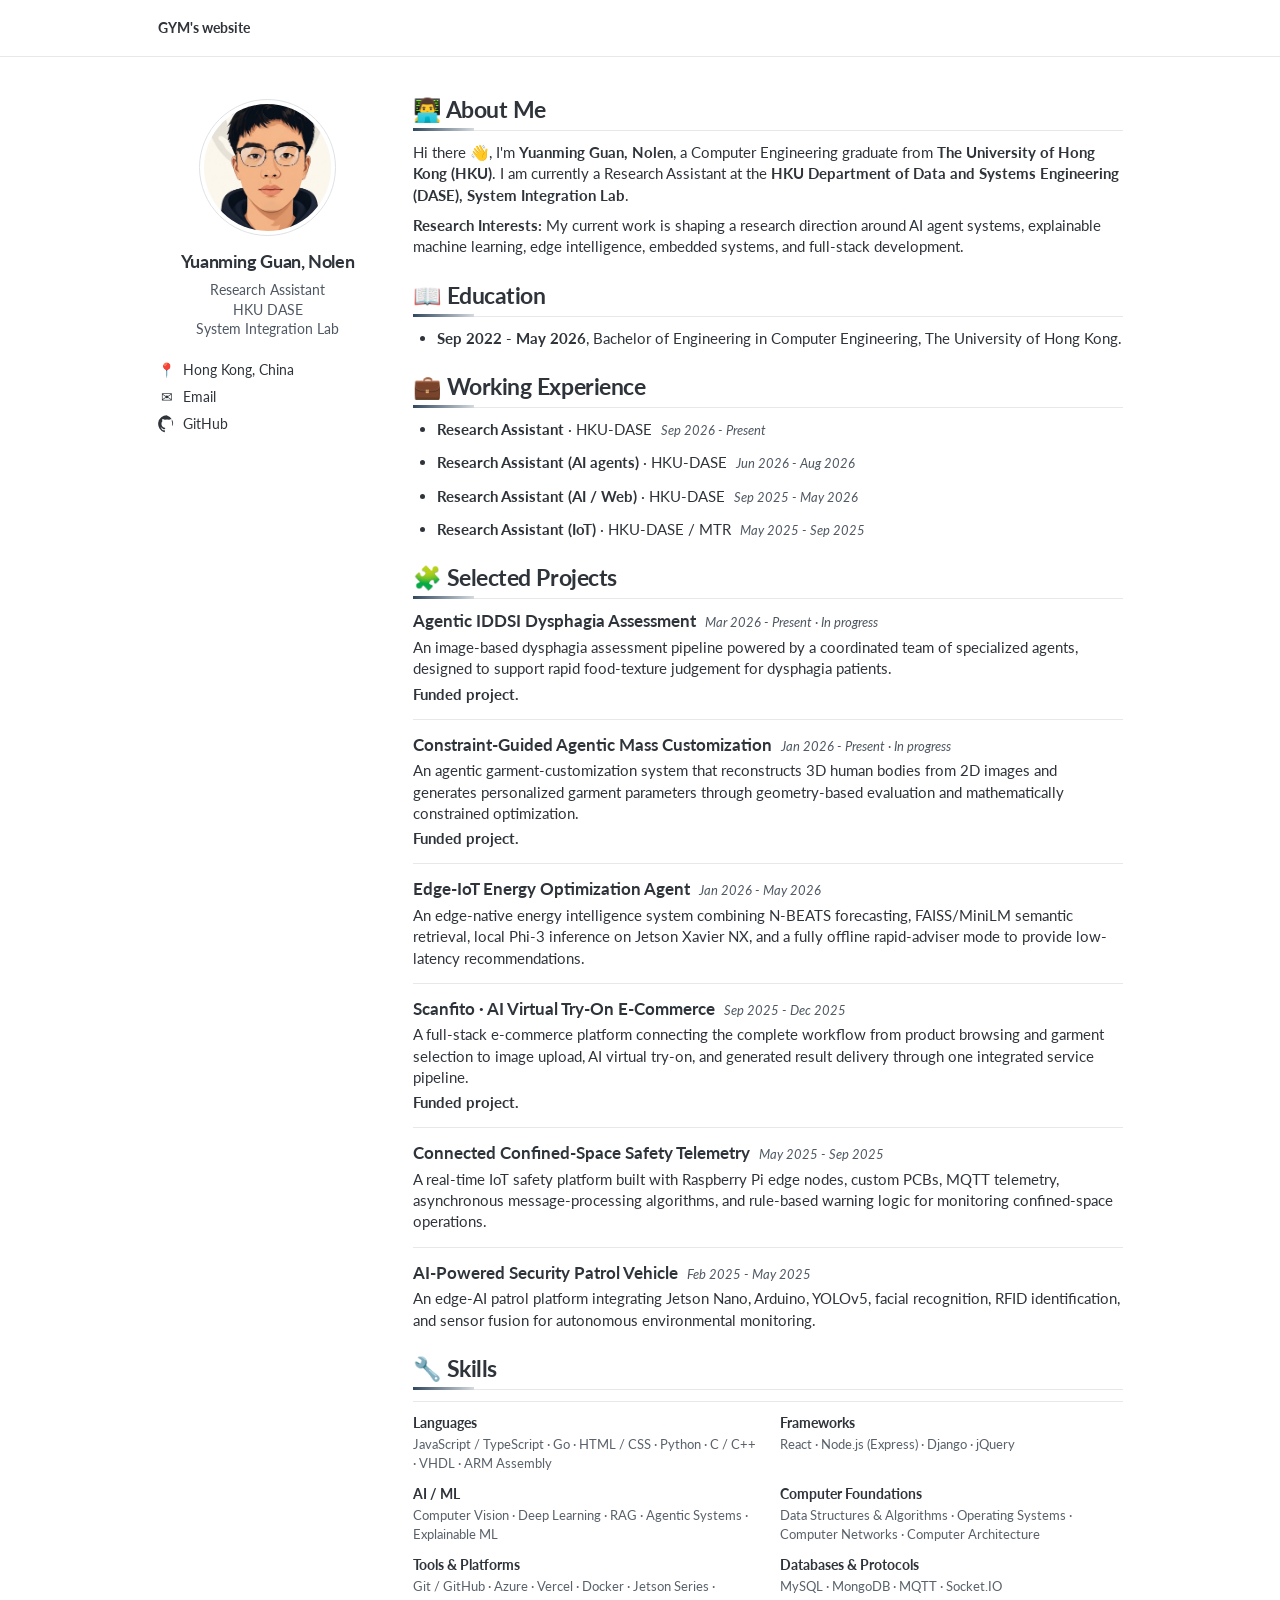
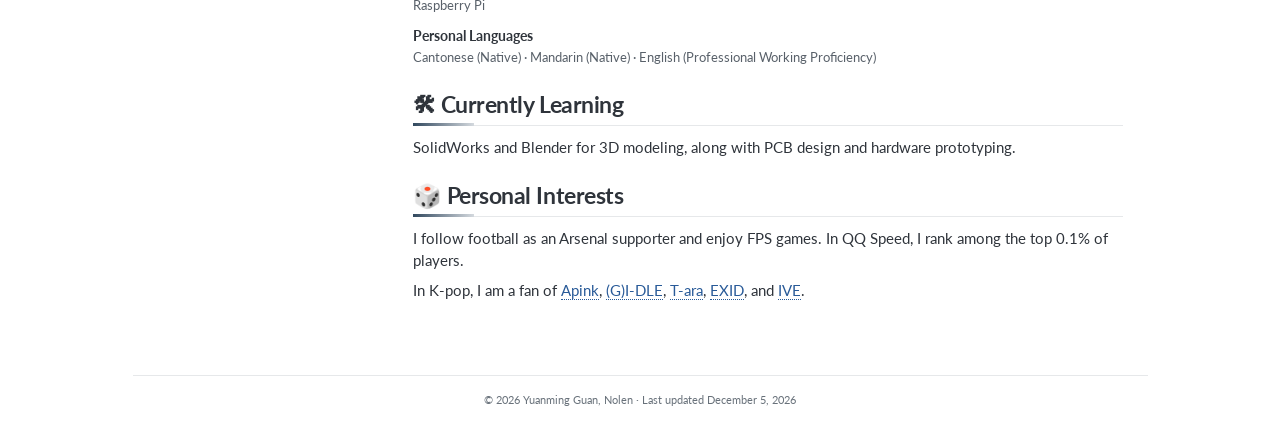
==== index.html @ 81ca44bd "Polish personal interests wording" ====
<!doctype html>
<html lang="en">
<head>
  <meta charset="UTF-8"><meta name="viewport" content="width=device-width, initial-scale=1">
  <meta name="description" content="Yuanming Guan, Nolen - Research Assistant at HKU DASE System Integration Lab.">
  <title>GYM&apos;s website</title>
  <link rel="preconnect" href="https://fonts.googleapis.com"><link rel="preconnect" href="https://fonts.gstatic.com" crossorigin>
  <link href="https://fonts.googleapis.com/css2?family=Lato:wght@400;700;900&display=swap" rel="stylesheet"><link rel="stylesheet" href="styles.css">
</head>
<body>
  <header class="site-header"><div class="nav-inner"><a class="site-title" href="#top">GYM&apos;s website</a></div></header>
  <main id="top" class="page-layout">
    <aside class="profile"><img class="avatar" src="assets/icon.png" alt="Yuanming Guan, Nolen"><h1>Yuanming Guan, Nolen</h1><p class="role">Research Assistant<br>HKU DASE<br>System Integration Lab</p><div class="profile-details"><p><span class="contact-icon">&#128205;</span><span>Hong Kong, China</span></p><p><span class="contact-icon">&#9993;</span><a href="mailto:gyming@hku.hk">Email</a></p><p><a class="github-icon" href="https://github.com/GYMING0903" target="_blank" rel="noreferrer" aria-label="GitHub"><svg viewBox="0 0 24 24" aria-hidden="true"><path d="M12 .5A11.5 11.5 0 0 0 8.36 23c.58.1.79-.25.79-.55v-2.1c-3.22.7-3.9-1.37-3.9-1.37-.53-1.34-1.29-1.7-1.29-1.7-1.05-.72.08-.7.08-.7 1.16.08 1.77 1.2 1.77 1.2 1.03 1.76 2.7 1.25 3.36.96.1-.75.4-1.25.73-1.54-2.57-.29-5.27-1.29-5.27-5.74 0-1.27.45-2.3 1.2-3.11-.12-.3-.52-1.47.12-3.06 0 0 .98-.31 3.17 1.19a11 11 0 0 1 5.77 0c2.2-1.5 3.18-1.2 3.18-1.2.63 1.6.23 2.77.11 3.07.75.81.2.16.78 2.16v3.2c0 .3.2.66.8.55A11.5 11.5 0 0 0 12 .5Z"/></svg><span>GitHub</span></a></p></div></aside>
    <div class="content">
      <section id="about" class="section"><h2>&#128104;&#8205;&#128187; About Me</h2><p>Hi there &#128075;, I&apos;m <strong>Yuanming Guan, Nolen</strong>, a Computer Engineering graduate from <strong>The University of Hong Kong (HKU)</strong>. I am currently a Research Assistant at the <strong>HKU Department of Data and Systems Engineering (DASE), System Integration Lab</strong>.</p><p><strong>Research Interests:</strong> My current work is shaping a research direction around AI agent systems, explainable machine learning, edge intelligence, embedded systems, and full-stack development.</p></section>
      <section id="education" class="section"><h2>&#128214; Education</h2><ul><li><strong>Sep 2022 - May 2026</strong>, Bachelor of Engineering in Computer Engineering, The University of Hong Kong.</li></ul></section>
      <section id="experience" class="section"><h2>&#128188; Working Experience</h2><ul class="experience-list"><li><strong>Research Assistant</strong> &middot; HKU-DASE <em>Sep 2026 - Present</em></li><li><strong>Research Assistant (AI agents)</strong> &middot; HKU-DASE <em>Jun 2026 - Aug 2026</em></li><li><strong>Research Assistant (AI / Web)</strong> &middot; HKU-DASE <em>Sep 2025 - May 2026</em></li><li><strong>Research Assistant (IoT)</strong> &middot; HKU-DASE / MTR <em>May 2025 - Sep 2025</em></li></ul></section>
      <section id="projects" class="section"><h2>&#129513; Selected Projects</h2><div class="project"><div class="project-heading"><h3>Agentic IDDSI Dysphagia Assessment</h3><span>Mar 2026 - Present &middot; In progress</span></div><p>An image-based dysphagia assessment pipeline powered by a coordinated team of specialized agents, designed to support rapid food-texture judgement for dysphagia patients.</p></div><div class="project"><div class="project-heading"><h3>Constraint-Guided Agentic Mass Customization</h3><span>Jan 2026 - Present &middot; In progress</span></div><p>An agentic garment-customization system that reconstructs 3D human bodies from 2D images and generates personalized garment parameters through geometry-based evaluation and mathematically constrained optimization.</p></div><div class="project"><div class="project-heading"><h3>Edge-IoT Energy Optimization Agent</h3><span>Jan 2026 - May 2026</span></div><p>An edge-native energy intelligence system combining N-BEATS forecasting, FAISS/MiniLM semantic retrieval, local Phi-3 inference on Jetson Xavier NX, and a fully offline rapid-adviser mode to provide low-latency recommendations.</p></div><div class="project"><div class="project-heading"><h3>Scanfito &middot; AI Virtual Try-On E-Commerce</h3><span>Sep 2025 - Dec 2025</span></div><p>A full-stack e-commerce platform connecting the complete workflow from product browsing and garment selection to image upload, AI virtual try-on, and generated result delivery through one integrated service pipeline.</p><p class="funded"><strong>Funded project.</strong></p></div><div class="project"><div class="project-heading"><h3>Connected Confined-Space Safety Telemetry</h3><span>May 2025 - Sep 2025</span></div><p>A real-time IoT safety platform built with Raspberry Pi edge nodes, custom PCBs, MQTT telemetry, asynchronous message-processing algorithms, and rule-based warning logic for monitoring confined-space operations.</p></div><div class="project"><div class="project-heading"><h3>AI-Powered Security Patrol Vehicle</h3><span>Feb 2025 - May 2025</span></div><p>An edge-AI patrol platform integrating Jetson Nano, Arduino, YOLOv5, facial recognition, RFID identification, and sensor fusion for autonomous environmental monitoring.</p></div></section>
      <section class="section"><h2>&#128295; Skills</h2><div class="skills-grid"><div class="skill-group"><h3>Languages</h3><p>JavaScript / TypeScript &middot; Go &middot; HTML / CSS &middot; Python &middot; C / C++ &middot; VHDL &middot; ARM Assembly</p></div><div class="skill-group"><h3>Frameworks</h3><p>React &middot; Node.js (Express) &middot; Django &middot; jQuery</p></div><div class="skill-group"><h3>AI / ML</h3><p>Computer Vision &middot; Deep Learning &middot; RAG &middot; Agentic Systems &middot; Explainable ML</p></div><div class="skill-group"><h3>Computer Foundations</h3><p>Data Structures &amp; Algorithms &middot; Operating Systems &middot; Computer Networks &middot; Computer Architecture</p></div><div class="skill-group"><h3>Tools &amp; Platforms</h3><p>Git / GitHub &middot; Azure &middot; Vercel &middot; Docker &middot; Jetson Series &middot; Raspberry Pi</p></div><div class="skill-group"><h3>Databases &amp; Protocols</h3><p>MySQL &middot; MongoDB &middot; MQTT &middot; Socket.IO</p></div><div class="skill-group skill-group-wide"><h3>Personal Languages</h3><p>Cantonese (Native) &middot; Mandarin (Native) &middot; English (Professional Working Proficiency)</p></div></div></section>
      <section class="section"><h2>&#128736; Currently Learning</h2><p>SolidWorks and Blender for 3D modeling, along with PCB design and hardware prototyping.</p></section>
      <section class="section"><h2>&#127922; Personal Interests</h2><p>I follow football as an Arsenal supporter and enjoy FPS games. In QQ Speed, I rank among the top 0.1% of players.</p><p>In K-pop, I am a fan of <span class="artist-popover" tabindex="0"><span class="artist-name">Apink</span><span class="artist-tooltip" role="tooltip"><strong>Apink</strong><a href="https://www.youtube.com/watch?v=8dVjSvLzD1I" target="_blank" rel="noreferrer">LUV</a><a href="https://www.youtube.com/watch?v=I9GVZ4T58XA" target="_blank" rel="noreferrer">Secret</a><a href="https://www.youtube.com/watch?v=LxabwNWJ2rY" target="_blank" rel="noreferrer">My My</a></span></span>, <span class="artist-popover" tabindex="0"><span class="artist-name">(G)I-DLE</span><span class="artist-tooltip" role="tooltip"><strong>(G)I-DLE</strong><a href="https://www.youtube.com/watch?v=OKNXn2qCEws" target="_blank" rel="noreferrer">HANN</a><a href="https://www.youtube.com/watch?v=Zf3nEwaWLpA" target="_blank" rel="noreferrer">Bloom</a><a href="https://www.youtube.com/watch?v=p4RIhcY7V3c" target="_blank" rel="noreferrer">LATATA</a></span></span>, <span class="artist-popover" tabindex="0"><span class="artist-name">T-ara</span><span class="artist-tooltip" role="tooltip"><strong>T-ara</strong><a href="https://www.youtube.com/watch?v=brnCe8lL7l4" target="_blank" rel="noreferrer">Day by Day</a><a href="https://www.youtube.com/watch?v=3Iksai0c9dc" target="_blank" rel="noreferrer">Falling U</a><a href="https://www.youtube.com/watch?v=5M69TE1yzt4" target="_blank" rel="noreferrer">Cry Cry</a></span></span>, <span class="artist-popover" tabindex="0"><span class="artist-name">EXID</span><span class="artist-tooltip" role="tooltip"><strong>EXID</strong><a href="https://www.youtube.com/watch?v=SVgkNW2cENQ" target="_blank" rel="noreferrer">Every Night</a><a href="https://www.youtube.com/watch?v=hfXZ6ydgZyo" target="_blank" rel="noreferrer">Up &amp; Down</a><a href="https://www.youtube.com/watch?v=egqDPipqIAg" target="_blank" rel="noreferrer">Ah Yeah</a></span></span>, and <span class="artist-popover" tabindex="0"><span class="artist-name">IVE</span><span class="artist-tooltip" role="tooltip"><strong>IVE</strong><a href="https://www.youtube.com/watch?v=6ZUIwj3FgUY" target="_blank" rel="noreferrer">I AM</a><a href="https://www.youtube.com/watch?v=F0B7HDiY-10" target="_blank" rel="noreferrer">After LIKE</a><a href="https://www.youtube.com/watch?v=_ApV7Lm87cg" target="_blank" rel="noreferrer">Off The Record</a></span></span>.</p></section>
    </div>
  </main>
  <footer class="footer">&copy; <span id="current-year"></span> Yuanming Guan, Nolen &middot; Last updated <span id="updated-date"></span></footer><script src="script.js"></script>
</body>
</html>
---- styles.css ----
:root{--ink:#2f343b;--muted:#59616a;--rule:#e6e8ea;--link:#285a98;--max-width:1015px}*{box-sizing:border-box}html{scroll-behavior:smooth}body{margin:0;color:var(--ink);background:#fff;font-family:"Lato",-apple-system,BlinkMacSystemFont,"Segoe UI",Arial,sans-serif;font-size:15px;font-weight:400;line-height:1.42}a{color:var(--link);text-decoration:none}a:hover{text-decoration:underline}.site-header{height:57px;border-bottom:1px solid var(--rule);background:#fff}.nav-inner{height:100%;max-width:var(--max-width);padding:0 25px;margin:auto;display:flex;align-items:center;gap:48px}.site-title{color:#30343a;font-size:14px;font-weight:700;white-space:nowrap}.site-title:hover{text-decoration:none;color:var(--link)}nav{display:flex;gap:30px}nav a{color:#5b626a;font-size:14px}nav a:hover{text-decoration:none;color:#20242a}.page-layout{max-width:var(--max-width);padding:39px 25px 23px;margin:auto;display:grid;grid-template-columns:188px minmax(0,1fr);gap:47px}.profile{padding-top:3px}.avatar{display:block;width:137px;height:137px;margin:0 auto 15px;object-fit:cover;border-radius:50%;border:1px solid #dfe2e5;padding:4px}.profile h1{font-size:21px;line-height:1.18;text-align:center;letter-spacing:-.025em;margin:0;font-weight:700}.role{margin:8px 0 22px;text-align:center;color:#4f5862;font-size:14px;line-height:1.38}.profile-details{display:grid;gap:7px;font-size:14px}.profile-details p{margin:0}.profile-details a{color:var(--ink)}.profile-details a:hover{color:var(--link);text-decoration:none}.content{min-width:0;max-width:730px}.section{scroll-margin-top:70px;margin:0 0 24px}.section h2{position:relative;margin:0 0 11px;padding:0 0 7px;border-bottom:1px solid var(--rule);font-size:23px;line-height:1.18;letter-spacing:-.02em;font-weight:700}.section h2:after{content:"";position:absolute;left:0;bottom:-1px;width:61px;height:3px;background:linear-gradient(90deg,#31485e,#d4d9de)}.section p{margin:0 0 9px}.section ul{margin:0;padding-left:24px}.section li{margin:4px 0}.experience-list>li{margin:0 0 12px}.experience-list em{color:#4f5862;font-size:13px;white-space:nowrap;font-style:italic;margin-left:5px}.experience-list ul{margin-top:4px}.project{padding:0 0 14px;margin:0 0 14px;border-bottom:1px solid var(--rule)}.project:last-child{border-bottom:0;padding-bottom:0;margin-bottom:0}.project-heading{display:flex;align-items:baseline;gap:9px}.project-heading h3{font-size:17px;line-height:1.25;margin:0;font-weight:700}.project-heading span{color:#4f5862;font-size:13px;font-style:italic;white-space:nowrap}.project-heading a{margin-left:auto;font-size:16px;color:#5e6872;padding-left:10px}.project-heading a:hover{color:var(--link);text-decoration:none}.project p{margin:5px 0 0}.skills li{margin:4px 0}.contact{padding-top:1px}.footer{max-width:var(--max-width);border-top:1px solid var(--rule);margin:27px auto 0;padding:16px 25px 23px;text-align:center;color:#68717a;font-size:11px}@media(max-width:720px){.site-header{height:auto}.nav-inner{min-height:57px;padding:12px 19px;display:block}.site-title{display:block;margin-bottom:8px}nav{gap:20px;overflow-x:auto;white-space:nowrap}.page-layout{display:block;padding:28px 19px 19px}.profile{margin-bottom:36px}.avatar{width:120px;height:120px}.profile-details{max-width:280px;margin:auto;grid-template-columns:1fr 1fr;gap:7px 14px}.content{max-width:none}.section{margin-bottom:25px}.section h2{font-size:21px}.experience-list em{display:block;margin:2px 0 0}.project-heading{align-items:flex-start;flex-wrap:wrap;gap:3px 8px;position:relative;padding-right:26px}.project-heading h3{width:calc(100% - 20px)}.project-heading a{position:absolute;right:0;top:0}.project-heading span{width:100%}.footer{margin-top:23px;padding-left:19px;padding-right:19px}}
:root{--max-width:1015px}.github-icon{display:inline-flex;align-items:center;gap:7px;color:var(--ink)}.github-icon svg{width:16px;height:16px;fill:currentColor;display:block}.github-icon:hover{color:var(--link)}@media(max-width:720px){.profile h1{white-space:normal}}
:root{--max-width:1015px}.page-layout{grid-template-columns:220px minmax(0,1fr);gap:35px}.profile h1{font-size:18px;white-space:nowrap;letter-spacing:-.02em}
:root{--max-width:1015px}.funded{margin-top:4px!important}.skills-grid{display:grid;grid-template-columns:1fr 1fr;gap:13px 24px;border-top:1px solid var(--rule);padding-top:12px}.skill-group{min-width:0}.skill-group h3{font-size:14px;line-height:1.3;margin:0 0 3px;font-weight:700}.skill-group p{color:var(--muted);font-size:13px;line-height:1.42;margin:0!important}.skill-group-wide{grid-column:1 / -1}@media(max-width:720px){.skills-grid{grid-template-columns:1fr;gap:12px}.skill-group-wide{grid-column:auto}}
:root{--max-width:1015px}.profile-details p{display:flex;align-items:center;min-height:20px}.contact-icon{display:inline-block;width:18px;flex:0 0 18px;margin-right:7px;text-align:center}.github-icon{display:inline-flex;align-items:center;gap:7px;color:var(--ink)}.github-icon svg{width:18px;height:18px;flex:0 0 18px;fill:currentColor;display:block}.github-icon:hover{color:var(--link)}.funded{margin-top:4px!important}
:root{--max-width:1015px}.project:nth-of-type(1)::after,.project:nth-of-type(2)::after{content:"Funded project.";display:block;margin-top:4px;font-weight:700;color:var(--ink)}
:root{--max-width:1015px}.artist-popover{position:relative;display:inline-block;outline:none}.artist-name{color:var(--link);border-bottom:1px dotted currentColor;cursor:default}.artist-tooltip{position:absolute;z-index:5;left:50%;bottom:calc(100% - 1px);display:flex;flex-direction:column;gap:3px;width:max-content;min-width:126px;padding:8px 10px;border:1px solid var(--rule);border-radius:4px;background:#fff;box-shadow:0 5px 16px rgba(30,38,46,.12);font-size:12px;line-height:1.35;opacity:0;visibility:hidden;pointer-events:none;transform:translate(-50%,8px);transition:opacity .16s ease,transform .16s ease,visibility .16s ease}.artist-tooltip strong{padding-bottom:3px;margin-bottom:2px;border-bottom:1px solid var(--rule);font-size:12px;color:var(--ink)}.artist-tooltip a{white-space:nowrap;color:var(--link)}.artist-tooltip a:hover{text-decoration:underline}.artist-tooltip:after{content:"";position:absolute;left:50%;bottom:-5px;width:8px;height:8px;background:#fff;border-right:1px solid var(--rule);border-bottom:1px solid var(--rule);transform:translateX(-50%) rotate(45deg)}.artist-popover:hover .artist-tooltip{opacity:1;visibility:visible;pointer-events:auto;transform:translate(-50%,0)}@media(max-width:720px){.artist-tooltip{left:0;transform:translate(0,8px)}.artist-tooltip:after{left:22px}.artist-popover:hover .artist-tooltip{transform:translate(0,0)}}
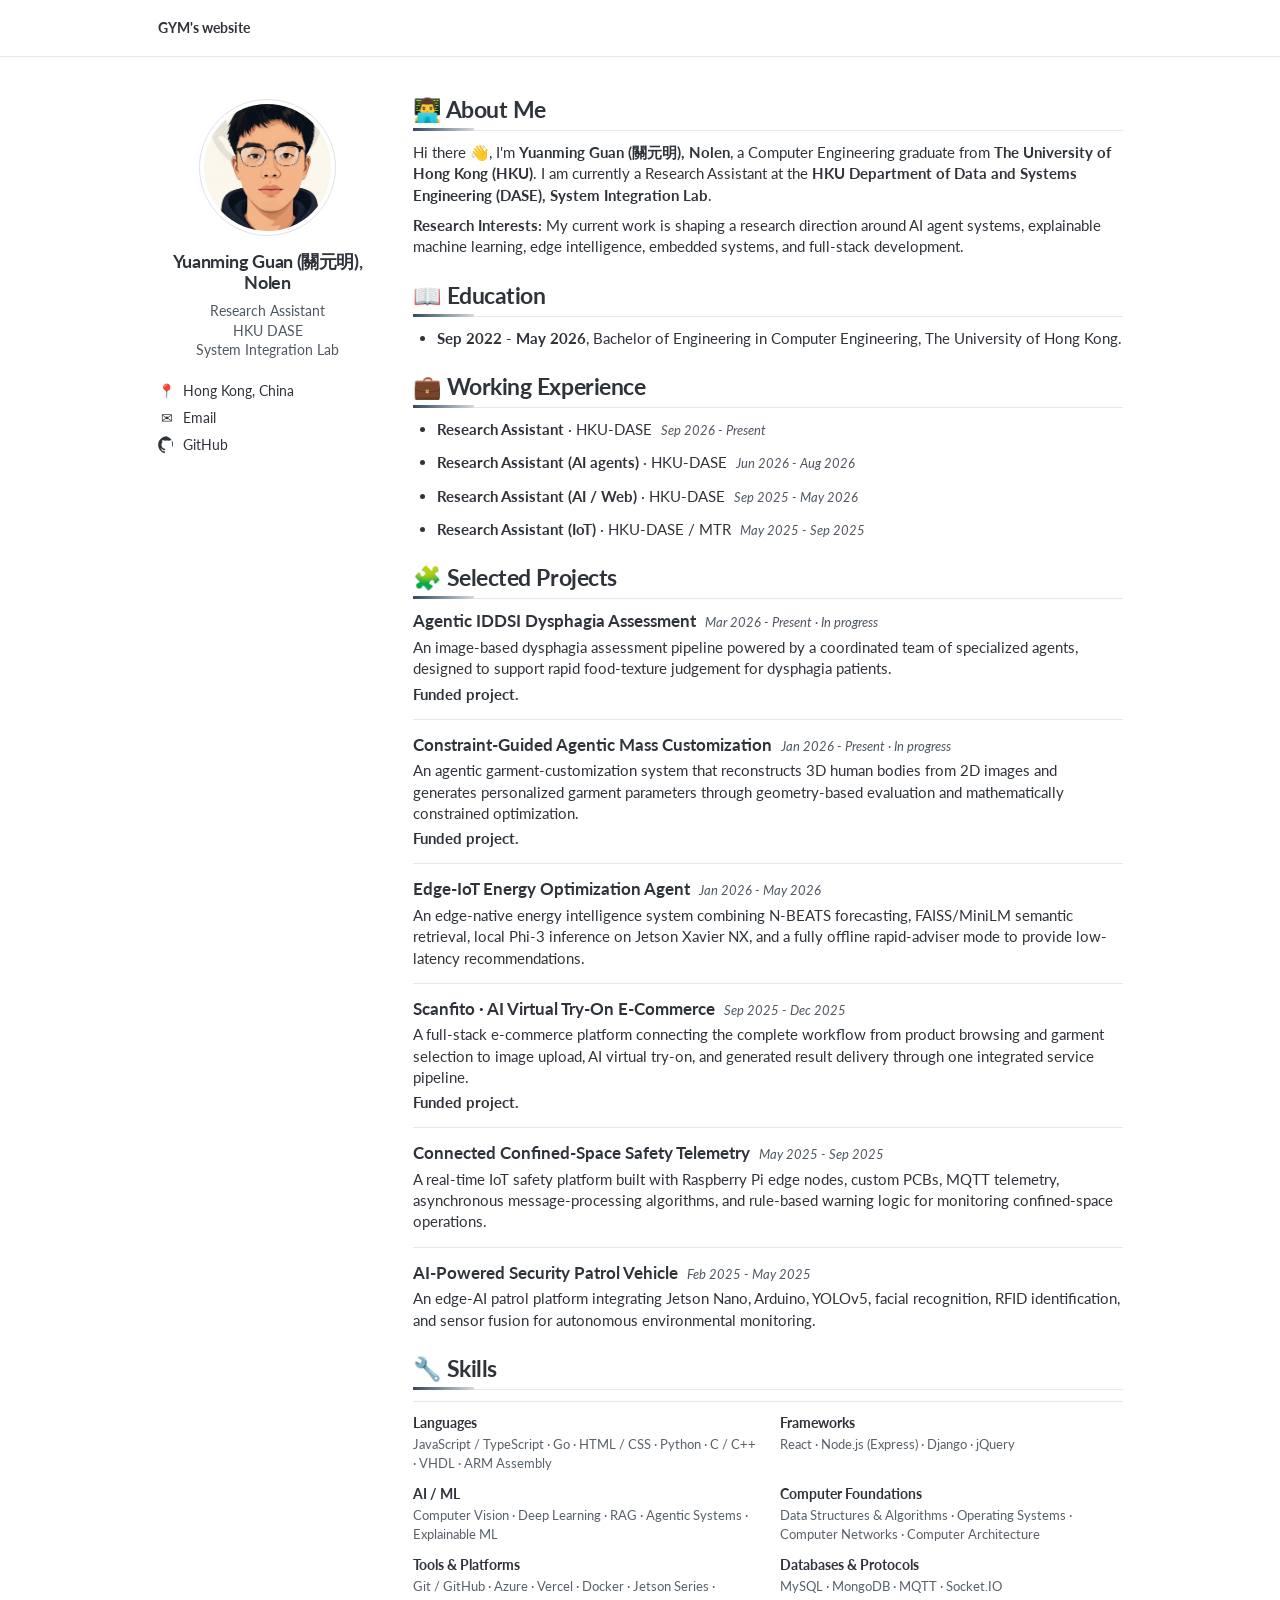
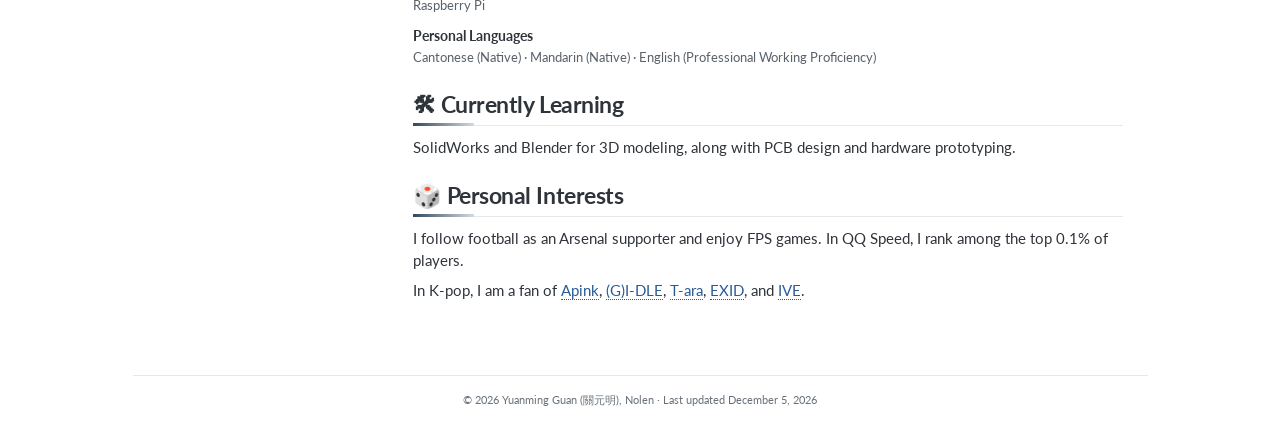
==== commit a01d1bf6: "Improve SEO metadata and add Chinese name" ====
--- a/index.html
+++ b/index.html
@@ -2,17 +2,54 @@
 <html lang="en">
 <head>
   <meta charset="UTF-8"><meta name="viewport" content="width=device-width, initial-scale=1">
-  <meta name="description" content="Yuanming Guan, Nolen - Research Assistant at HKU DASE System Integration Lab.">
-  <title>GYM&apos;s website</title>
+  <meta name="description" content="Yuanming Guan (關元明), Nolen — Research Assistant at the HKU DASE System Integration Lab, working on AI agents, edge intelligence, embedded systems, and full-stack development.">
+  <meta name="author" content="Yuanming Guan (關元明), Nolen">
+  <meta name="robots" content="index, follow, max-image-preview:large">
+  <meta name="theme-color" content="#ffffff">
+  <link rel="canonical" href="https://gyming0903.github.io/">
+  <meta property="og:type" content="profile">
+  <meta property="og:url" content="https://gyming0903.github.io/">
+  <meta property="og:title" content="Yuanming Guan (關元明), Nolen | Research Assistant">
+  <meta property="og:description" content="Personal homepage of Yuanming Guan (關元明), Nolen, Research Assistant at the HKU DASE System Integration Lab.">
+  <meta property="og:image" content="https://gyming0903.github.io/assets/icon.png">
+  <meta property="profile:first_name" content="Yuanming">
+  <meta property="profile:last_name" content="Guan">
+  <meta property="profile:username" content="GYMING0903">
+  <meta name="twitter:card" content="summary">
+  <meta name="twitter:title" content="Yuanming Guan (關元明), Nolen | Research Assistant">
+  <meta name="twitter:description" content="Personal homepage of Yuanming Guan (關元明), Nolen, Research Assistant at the HKU DASE System Integration Lab.">
+  <title>Yuanming Guan (關元明), Nolen | GYM&apos;s website</title>
   <link rel="preconnect" href="https://fonts.googleapis.com"><link rel="preconnect" href="https://fonts.gstatic.com" crossorigin>
   <link href="https://fonts.googleapis.com/css2?family=Lato:wght@400;700;900&display=swap" rel="stylesheet"><link rel="stylesheet" href="styles.css">
+  <script type="application/ld+json">
+  {
+    "@context": "https://schema.org",
+    "@type": "Person",
+    "name": "Yuanming Guan (關元明), Nolen",
+    "alternateName": ["Yuanming Guan, Nolen", "關元明"],
+    "url": "https://gyming0903.github.io/",
+    "image": "https://gyming0903.github.io/assets/icon.png",
+    "jobTitle": "Research Assistant",
+    "worksFor": {
+      "@type": "Organization",
+      "name": "HKU DASE System Integration Lab",
+      "url": "https://www.dase.hku.hk/"
+    },
+    "alumniOf": {
+      "@type": "CollegeOrUniversity",
+      "name": "The University of Hong Kong",
+      "url": "https://www.hku.hk/"
+    },
+    "sameAs": ["https://github.com/GYMING0903"]
+  }
+  </script>
 </head>
 <body>
   <header class="site-header"><div class="nav-inner"><a class="site-title" href="#top">GYM&apos;s website</a></div></header>
   <main id="top" class="page-layout">
-    <aside class="profile"><img class="avatar" src="assets/icon.png" alt="Yuanming Guan, Nolen"><h1>Yuanming Guan, Nolen</h1><p class="role">Research Assistant<br>HKU DASE<br>System Integration Lab</p><div class="profile-details"><p><span class="contact-icon">&#128205;</span><span>Hong Kong, China</span></p><p><span class="contact-icon">&#9993;</span><a href="mailto:gyming@hku.hk">Email</a></p><p><a class="github-icon" href="https://github.com/GYMING0903" target="_blank" rel="noreferrer" aria-label="GitHub"><svg viewBox="0 0 24 24" aria-hidden="true"><path d="M12 .5A11.5 11.5 0 0 0 8.36 23c.58.1.79-.25.79-.55v-2.1c-3.22.7-3.9-1.37-3.9-1.37-.53-1.34-1.29-1.7-1.29-1.7-1.05-.72.08-.7.08-.7 1.16.08 1.77 1.2 1.77 1.2 1.03 1.76 2.7 1.25 3.36.96.1-.75.4-1.25.73-1.54-2.57-.29-5.27-1.29-5.27-5.74 0-1.27.45-2.3 1.2-3.11-.12-.3-.52-1.47.12-3.06 0 0 .98-.31 3.17 1.19a11 11 0 0 1 5.77 0c2.2-1.5 3.18-1.2 3.18-1.2.63 1.6.23 2.77.11 3.07.75.81.2.16.78 2.16v3.2c0 .3.2.66.8.55A11.5 11.5 0 0 0 12 .5Z"/></svg><span>GitHub</span></a></p></div></aside>
+    <aside class="profile"><img class="avatar" src="assets/icon.png" alt="Yuanming Guan (關元明), Nolen"><h1>Yuanming Guan (關元明), Nolen</h1><p class="role">Research Assistant<br>HKU DASE<br>System Integration Lab</p><div class="profile-details"><p><span class="contact-icon">&#128205;</span><span>Hong Kong, China</span></p><p><span class="contact-icon">&#9993;</span><a href="mailto:gyming@hku.hk">Email</a></p><p><a class="github-icon" href="https://github.com/GYMING0903" target="_blank" rel="noreferrer" aria-label="GitHub"><svg viewBox="0 0 24 24" aria-hidden="true"><path d="M12 .5A11.5 11.5 0 0 0 8.36 23c.58.1.79-.25.79-.55v-2.1c-3.22.7-3.9-1.37-3.9-1.37-.53-1.34-1.29-1.7-1.29-1.7-1.05-.72.08-.7.08-.7 1.16.08 1.77 1.2 1.77 1.2 1.03 1.76 2.7 1.25 3.36.96.1-.75.4-1.25.73-1.54-2.57-.29-5.27-1.29-5.27-5.74 0-1.27.45-2.3 1.2-3.11-.12-.3-.52-1.47.12-3.06 0 0 .98-.31 3.17 1.19a11 11 0 0 1 5.77 0c2.2-1.5 3.18-1.2 3.18-1.2.63 1.6.23 2.77.11 3.07.75.81.2.16.78 2.16v3.2c0 .3.2.66.8.55A11.5 11.5 0 0 0 12 .5Z"/></svg><span>GitHub</span></a></p></div></aside>
     <div class="content">
-      <section id="about" class="section"><h2>&#128104;&#8205;&#128187; About Me</h2><p>Hi there &#128075;, I&apos;m <strong>Yuanming Guan, Nolen</strong>, a Computer Engineering graduate from <strong>The University of Hong Kong (HKU)</strong>. I am currently a Research Assistant at the <strong>HKU Department of Data and Systems Engineering (DASE), System Integration Lab</strong>.</p><p><strong>Research Interests:</strong> My current work is shaping a research direction around AI agent systems, explainable machine learning, edge intelligence, embedded systems, and full-stack development.</p></section>
+      <section id="about" class="section"><h2>&#128104;&#8205;&#128187; About Me</h2><p>Hi there &#128075;, I&apos;m <strong>Yuanming Guan (關元明), Nolen</strong>, a Computer Engineering graduate from <strong>The University of Hong Kong (HKU)</strong>. I am currently a Research Assistant at the <strong>HKU Department of Data and Systems Engineering (DASE), System Integration Lab</strong>.</p><p><strong>Research Interests:</strong> My current work is shaping a research direction around AI agent systems, explainable machine learning, edge intelligence, embedded systems, and full-stack development.</p></section>
       <section id="education" class="section"><h2>&#128214; Education</h2><ul><li><strong>Sep 2022 - May 2026</strong>, Bachelor of Engineering in Computer Engineering, The University of Hong Kong.</li></ul></section>
       <section id="experience" class="section"><h2>&#128188; Working Experience</h2><ul class="experience-list"><li><strong>Research Assistant</strong> &middot; HKU-DASE <em>Sep 2026 - Present</em></li><li><strong>Research Assistant (AI agents)</strong> &middot; HKU-DASE <em>Jun 2026 - Aug 2026</em></li><li><strong>Research Assistant (AI / Web)</strong> &middot; HKU-DASE <em>Sep 2025 - May 2026</em></li><li><strong>Research Assistant (IoT)</strong> &middot; HKU-DASE / MTR <em>May 2025 - Sep 2025</em></li></ul></section>
       <section id="projects" class="section"><h2>&#129513; Selected Projects</h2><div class="project"><div class="project-heading"><h3>Agentic IDDSI Dysphagia Assessment</h3><span>Mar 2026 - Present &middot; In progress</span></div><p>An image-based dysphagia assessment pipeline powered by a coordinated team of specialized agents, designed to support rapid food-texture judgement for dysphagia patients.</p></div><div class="project"><div class="project-heading"><h3>Constraint-Guided Agentic Mass Customization</h3><span>Jan 2026 - Present &middot; In progress</span></div><p>An agentic garment-customization system that reconstructs 3D human bodies from 2D images and generates personalized garment parameters through geometry-based evaluation and mathematically constrained optimization.</p></div><div class="project"><div class="project-heading"><h3>Edge-IoT Energy Optimization Agent</h3><span>Jan 2026 - May 2026</span></div><p>An edge-native energy intelligence system combining N-BEATS forecasting, FAISS/MiniLM semantic retrieval, local Phi-3 inference on Jetson Xavier NX, and a fully offline rapid-adviser mode to provide low-latency recommendations.</p></div><div class="project"><div class="project-heading"><h3>Scanfito &middot; AI Virtual Try-On E-Commerce</h3><span>Sep 2025 - Dec 2025</span></div><p>A full-stack e-commerce platform connecting the complete workflow from product browsing and garment selection to image upload, AI virtual try-on, and generated result delivery through one integrated service pipeline.</p><p class="funded"><strong>Funded project.</strong></p></div><div class="project"><div class="project-heading"><h3>Connected Confined-Space Safety Telemetry</h3><span>May 2025 - Sep 2025</span></div><p>A real-time IoT safety platform built with Raspberry Pi edge nodes, custom PCBs, MQTT telemetry, asynchronous message-processing algorithms, and rule-based warning logic for monitoring confined-space operations.</p></div><div class="project"><div class="project-heading"><h3>AI-Powered Security Patrol Vehicle</h3><span>Feb 2025 - May 2025</span></div><p>An edge-AI patrol platform integrating Jetson Nano, Arduino, YOLOv5, facial recognition, RFID identification, and sensor fusion for autonomous environmental monitoring.</p></div></section>
@@ -21,6 +58,6 @@
       <section class="section"><h2>&#127922; Personal Interests</h2><p>I follow football as an Arsenal supporter and enjoy FPS games. In QQ Speed, I rank among the top 0.1% of players.</p><p>In K-pop, I am a fan of <span class="artist-popover" tabindex="0"><span class="artist-name">Apink</span><span class="artist-tooltip" role="tooltip"><strong>Apink</strong><a href="https://www.youtube.com/watch?v=8dVjSvLzD1I" target="_blank" rel="noreferrer">LUV</a><a href="https://www.youtube.com/watch?v=I9GVZ4T58XA" target="_blank" rel="noreferrer">Secret</a><a href="https://www.youtube.com/watch?v=LxabwNWJ2rY" target="_blank" rel="noreferrer">My My</a></span></span>, <span class="artist-popover" tabindex="0"><span class="artist-name">(G)I-DLE</span><span class="artist-tooltip" role="tooltip"><strong>(G)I-DLE</strong><a href="https://www.youtube.com/watch?v=OKNXn2qCEws" target="_blank" rel="noreferrer">HANN</a><a href="https://www.youtube.com/watch?v=Zf3nEwaWLpA" target="_blank" rel="noreferrer">Bloom</a><a href="https://www.youtube.com/watch?v=p4RIhcY7V3c" target="_blank" rel="noreferrer">LATATA</a></span></span>, <span class="artist-popover" tabindex="0"><span class="artist-name">T-ara</span><span class="artist-tooltip" role="tooltip"><strong>T-ara</strong><a href="https://www.youtube.com/watch?v=brnCe8lL7l4" target="_blank" rel="noreferrer">Day by Day</a><a href="https://www.youtube.com/watch?v=3Iksai0c9dc" target="_blank" rel="noreferrer">Falling U</a><a href="https://www.youtube.com/watch?v=5M69TE1yzt4" target="_blank" rel="noreferrer">Cry Cry</a></span></span>, <span class="artist-popover" tabindex="0"><span class="artist-name">EXID</span><span class="artist-tooltip" role="tooltip"><strong>EXID</strong><a href="https://www.youtube.com/watch?v=SVgkNW2cENQ" target="_blank" rel="noreferrer">Every Night</a><a href="https://www.youtube.com/watch?v=hfXZ6ydgZyo" target="_blank" rel="noreferrer">Up &amp; Down</a><a href="https://www.youtube.com/watch?v=egqDPipqIAg" target="_blank" rel="noreferrer">Ah Yeah</a></span></span>, and <span class="artist-popover" tabindex="0"><span class="artist-name">IVE</span><span class="artist-tooltip" role="tooltip"><strong>IVE</strong><a href="https://www.youtube.com/watch?v=6ZUIwj3FgUY" target="_blank" rel="noreferrer">I AM</a><a href="https://www.youtube.com/watch?v=F0B7HDiY-10" target="_blank" rel="noreferrer">After LIKE</a><a href="https://www.youtube.com/watch?v=_ApV7Lm87cg" target="_blank" rel="noreferrer">Off The Record</a></span></span>.</p></section>
     </div>
   </main>
-  <footer class="footer">&copy; <span id="current-year"></span> Yuanming Guan, Nolen &middot; Last updated <span id="updated-date"></span></footer><script src="script.js"></script>
+  <footer class="footer">&copy; <span id="current-year"></span> Yuanming Guan (關元明), Nolen &middot; Last updated <span id="updated-date"></span></footer><script src="script.js"></script>
 </body>
 </html>
--- a/styles.css
+++ b/styles.css
@@ -1,6 +1,6 @@
 :root{--ink:#2f343b;--muted:#59616a;--rule:#e6e8ea;--link:#285a98;--max-width:1015px}*{box-sizing:border-box}html{scroll-behavior:smooth}body{margin:0;color:var(--ink);background:#fff;font-family:"Lato",-apple-system,BlinkMacSystemFont,"Segoe UI",Arial,sans-serif;font-size:15px;font-weight:400;line-height:1.42}a{color:var(--link);text-decoration:none}a:hover{text-decoration:underline}.site-header{height:57px;border-bottom:1px solid var(--rule);background:#fff}.nav-inner{height:100%;max-width:var(--max-width);padding:0 25px;margin:auto;display:flex;align-items:center;gap:48px}.site-title{color:#30343a;font-size:14px;font-weight:700;white-space:nowrap}.site-title:hover{text-decoration:none;color:var(--link)}nav{display:flex;gap:30px}nav a{color:#5b626a;font-size:14px}nav a:hover{text-decoration:none;color:#20242a}.page-layout{max-width:var(--max-width);padding:39px 25px 23px;margin:auto;display:grid;grid-template-columns:188px minmax(0,1fr);gap:47px}.profile{padding-top:3px}.avatar{display:block;width:137px;height:137px;margin:0 auto 15px;object-fit:cover;border-radius:50%;border:1px solid #dfe2e5;padding:4px}.profile h1{font-size:21px;line-height:1.18;text-align:center;letter-spacing:-.025em;margin:0;font-weight:700}.role{margin:8px 0 22px;text-align:center;color:#4f5862;font-size:14px;line-height:1.38}.profile-details{display:grid;gap:7px;font-size:14px}.profile-details p{margin:0}.profile-details a{color:var(--ink)}.profile-details a:hover{color:var(--link);text-decoration:none}.content{min-width:0;max-width:730px}.section{scroll-margin-top:70px;margin:0 0 24px}.section h2{position:relative;margin:0 0 11px;padding:0 0 7px;border-bottom:1px solid var(--rule);font-size:23px;line-height:1.18;letter-spacing:-.02em;font-weight:700}.section h2:after{content:"";position:absolute;left:0;bottom:-1px;width:61px;height:3px;background:linear-gradient(90deg,#31485e,#d4d9de)}.section p{margin:0 0 9px}.section ul{margin:0;padding-left:24px}.section li{margin:4px 0}.experience-list>li{margin:0 0 12px}.experience-list em{color:#4f5862;font-size:13px;white-space:nowrap;font-style:italic;margin-left:5px}.experience-list ul{margin-top:4px}.project{padding:0 0 14px;margin:0 0 14px;border-bottom:1px solid var(--rule)}.project:last-child{border-bottom:0;padding-bottom:0;margin-bottom:0}.project-heading{display:flex;align-items:baseline;gap:9px}.project-heading h3{font-size:17px;line-height:1.25;margin:0;font-weight:700}.project-heading span{color:#4f5862;font-size:13px;font-style:italic;white-space:nowrap}.project-heading a{margin-left:auto;font-size:16px;color:#5e6872;padding-left:10px}.project-heading a:hover{color:var(--link);text-decoration:none}.project p{margin:5px 0 0}.skills li{margin:4px 0}.contact{padding-top:1px}.footer{max-width:var(--max-width);border-top:1px solid var(--rule);margin:27px auto 0;padding:16px 25px 23px;text-align:center;color:#68717a;font-size:11px}@media(max-width:720px){.site-header{height:auto}.nav-inner{min-height:57px;padding:12px 19px;display:block}.site-title{display:block;margin-bottom:8px}nav{gap:20px;overflow-x:auto;white-space:nowrap}.page-layout{display:block;padding:28px 19px 19px}.profile{margin-bottom:36px}.avatar{width:120px;height:120px}.profile-details{max-width:280px;margin:auto;grid-template-columns:1fr 1fr;gap:7px 14px}.content{max-width:none}.section{margin-bottom:25px}.section h2{font-size:21px}.experience-list em{display:block;margin:2px 0 0}.project-heading{align-items:flex-start;flex-wrap:wrap;gap:3px 8px;position:relative;padding-right:26px}.project-heading h3{width:calc(100% - 20px)}.project-heading a{position:absolute;right:0;top:0}.project-heading span{width:100%}.footer{margin-top:23px;padding-left:19px;padding-right:19px}}
 :root{--max-width:1015px}.github-icon{display:inline-flex;align-items:center;gap:7px;color:var(--ink)}.github-icon svg{width:16px;height:16px;fill:currentColor;display:block}.github-icon:hover{color:var(--link)}@media(max-width:720px){.profile h1{white-space:normal}}
-:root{--max-width:1015px}.page-layout{grid-template-columns:220px minmax(0,1fr);gap:35px}.profile h1{font-size:18px;white-space:nowrap;letter-spacing:-.02em}
+:root{--max-width:1015px}.page-layout{grid-template-columns:220px minmax(0,1fr);gap:35px}.profile h1{font-size:18px;white-space:normal;letter-spacing:-.02em}
 :root{--max-width:1015px}.funded{margin-top:4px!important}.skills-grid{display:grid;grid-template-columns:1fr 1fr;gap:13px 24px;border-top:1px solid var(--rule);padding-top:12px}.skill-group{min-width:0}.skill-group h3{font-size:14px;line-height:1.3;margin:0 0 3px;font-weight:700}.skill-group p{color:var(--muted);font-size:13px;line-height:1.42;margin:0!important}.skill-group-wide{grid-column:1 / -1}@media(max-width:720px){.skills-grid{grid-template-columns:1fr;gap:12px}.skill-group-wide{grid-column:auto}}
 :root{--max-width:1015px}.profile-details p{display:flex;align-items:center;min-height:20px}.contact-icon{display:inline-block;width:18px;flex:0 0 18px;margin-right:7px;text-align:center}.github-icon{display:inline-flex;align-items:center;gap:7px;color:var(--ink)}.github-icon svg{width:18px;height:18px;flex:0 0 18px;fill:currentColor;display:block}.github-icon:hover{color:var(--link)}.funded{margin-top:4px!important}
 :root{--max-width:1015px}.project:nth-of-type(1)::after,.project:nth-of-type(2)::after{content:"Funded project.";display:block;margin-top:4px;font-weight:700;color:var(--ink)}
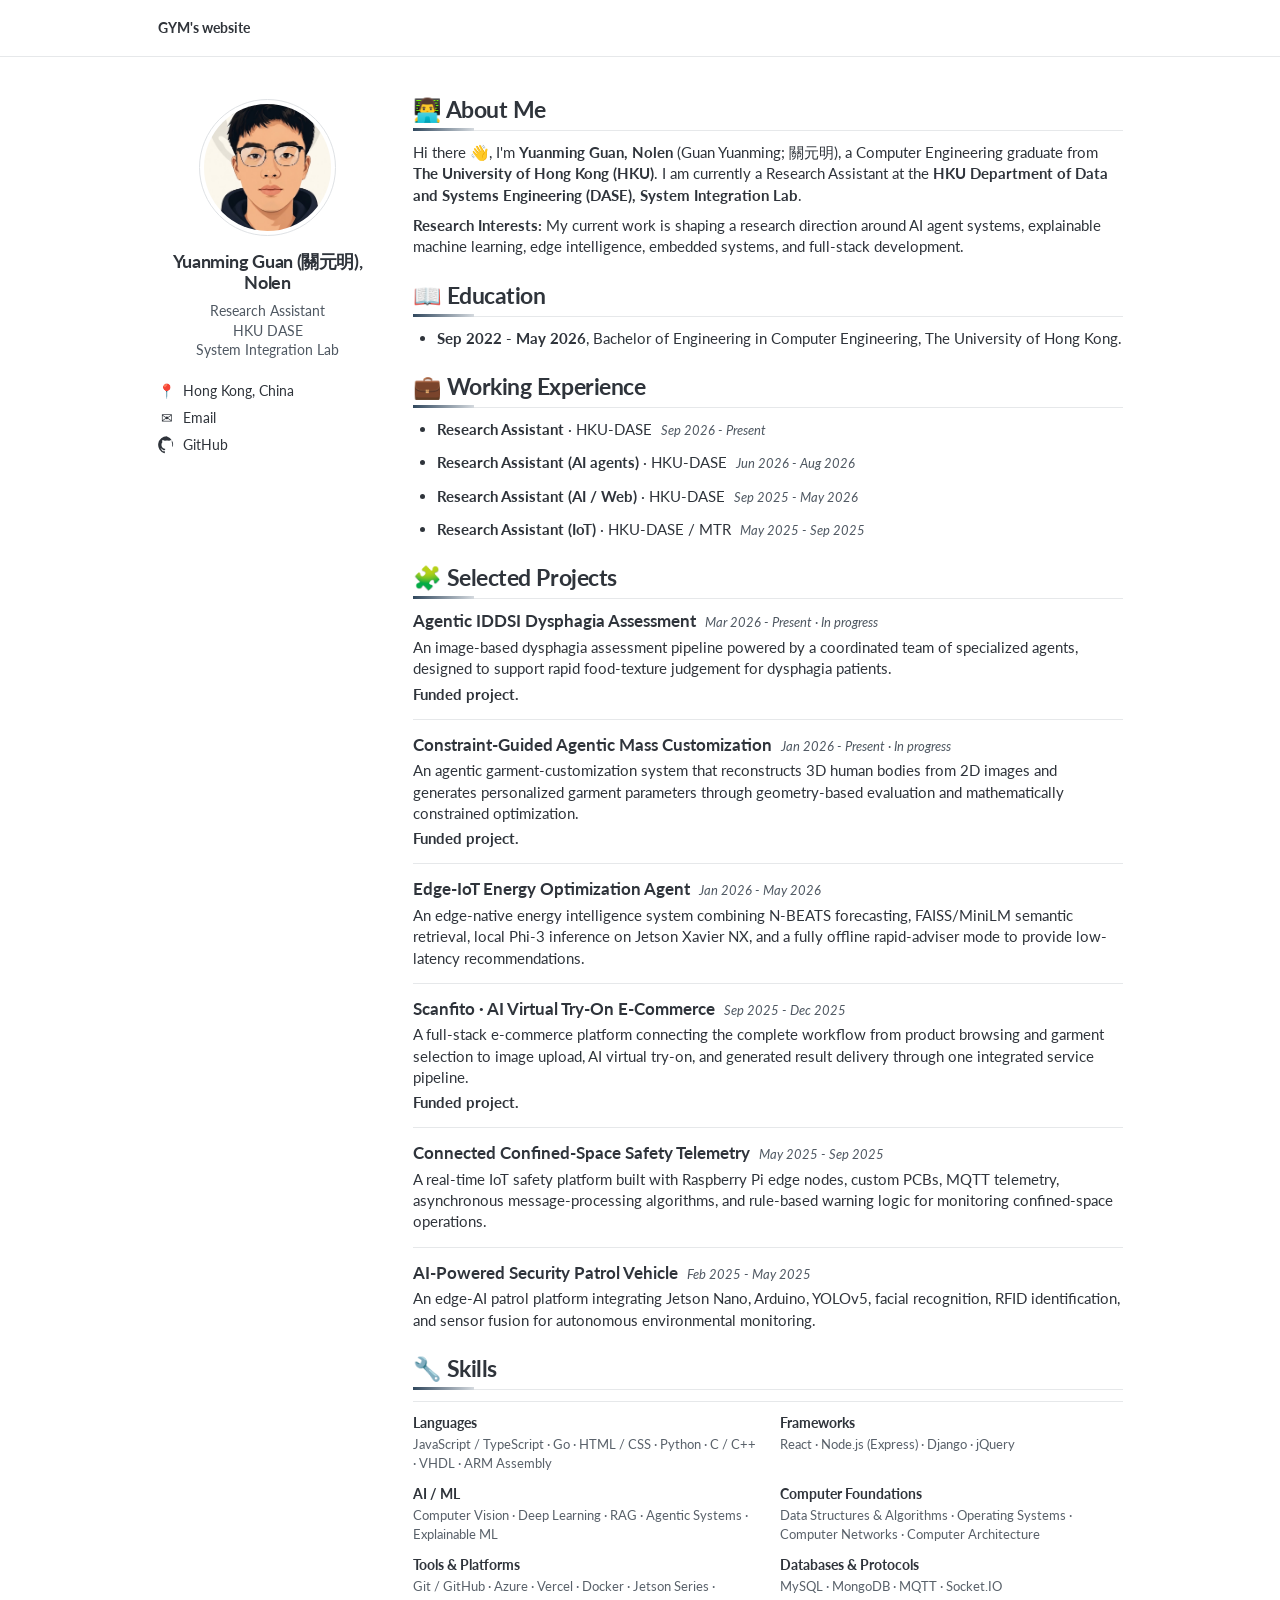
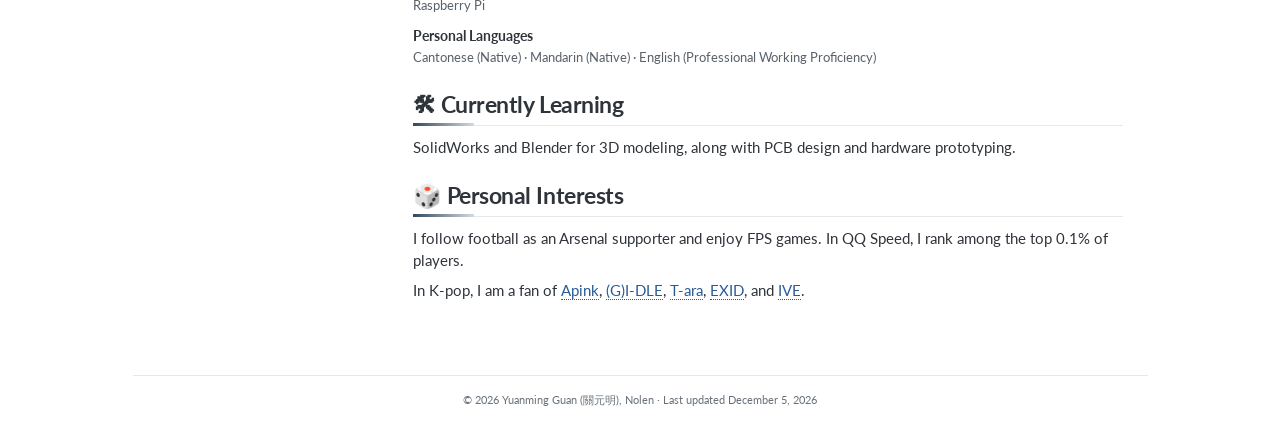
==== commit 9eb5fafc: "Add Guan Yuanming search alias" ====
--- a/index.html
+++ b/index.html
@@ -2,7 +2,7 @@
 <html lang="en">
 <head>
   <meta charset="UTF-8"><meta name="viewport" content="width=device-width, initial-scale=1">
-  <meta name="description" content="Yuanming Guan (關元明), Nolen — Research Assistant at the HKU DASE System Integration Lab, working on AI agents, edge intelligence, embedded systems, and full-stack development.">
+  <meta name="description" content="Yuanming Guan, Nolen (also known as Guan Yuanming; 關元明) — Research Assistant at the HKU DASE System Integration Lab, working on AI agents, edge intelligence, embedded systems, and full-stack development.">
   <meta name="author" content="Yuanming Guan (關元明), Nolen">
   <meta name="robots" content="index, follow, max-image-preview:large">
   <meta name="theme-color" content="#ffffff">
@@ -18,7 +18,7 @@
   <meta name="twitter:card" content="summary">
   <meta name="twitter:title" content="Yuanming Guan (關元明), Nolen | Research Assistant">
   <meta name="twitter:description" content="Personal homepage of Yuanming Guan (關元明), Nolen, Research Assistant at the HKU DASE System Integration Lab.">
-  <title>Yuanming Guan (關元明), Nolen | GYM&apos;s website</title>
+  <title>Yuanming Guan, Nolen | Homepage</title>
   <link rel="preconnect" href="https://fonts.googleapis.com"><link rel="preconnect" href="https://fonts.gstatic.com" crossorigin>
   <link href="https://fonts.googleapis.com/css2?family=Lato:wght@400;700;900&display=swap" rel="stylesheet"><link rel="stylesheet" href="styles.css">
   <script type="application/ld+json">
@@ -26,7 +26,7 @@
     "@context": "https://schema.org",
     "@type": "Person",
     "name": "Yuanming Guan (關元明), Nolen",
-    "alternateName": ["Yuanming Guan, Nolen", "關元明"],
+    "alternateName": ["Yuanming Guan, Nolen", "Guan Yuanming", "關元明"],
     "url": "https://gyming0903.github.io/",
     "image": "https://gyming0903.github.io/assets/icon.png",
     "jobTitle": "Research Assistant",
@@ -49,7 +49,7 @@
   <main id="top" class="page-layout">
     <aside class="profile"><img class="avatar" src="assets/icon.png" alt="Yuanming Guan (關元明), Nolen"><h1>Yuanming Guan (關元明), Nolen</h1><p class="role">Research Assistant<br>HKU DASE<br>System Integration Lab</p><div class="profile-details"><p><span class="contact-icon">&#128205;</span><span>Hong Kong, China</span></p><p><span class="contact-icon">&#9993;</span><a href="mailto:gyming@hku.hk">Email</a></p><p><a class="github-icon" href="https://github.com/GYMING0903" target="_blank" rel="noreferrer" aria-label="GitHub"><svg viewBox="0 0 24 24" aria-hidden="true"><path d="M12 .5A11.5 11.5 0 0 0 8.36 23c.58.1.79-.25.79-.55v-2.1c-3.22.7-3.9-1.37-3.9-1.37-.53-1.34-1.29-1.7-1.29-1.7-1.05-.72.08-.7.08-.7 1.16.08 1.77 1.2 1.77 1.2 1.03 1.76 2.7 1.25 3.36.96.1-.75.4-1.25.73-1.54-2.57-.29-5.27-1.29-5.27-5.74 0-1.27.45-2.3 1.2-3.11-.12-.3-.52-1.47.12-3.06 0 0 .98-.31 3.17 1.19a11 11 0 0 1 5.77 0c2.2-1.5 3.18-1.2 3.18-1.2.63 1.6.23 2.77.11 3.07.75.81.2.16.78 2.16v3.2c0 .3.2.66.8.55A11.5 11.5 0 0 0 12 .5Z"/></svg><span>GitHub</span></a></p></div></aside>
     <div class="content">
-      <section id="about" class="section"><h2>&#128104;&#8205;&#128187; About Me</h2><p>Hi there &#128075;, I&apos;m <strong>Yuanming Guan (關元明), Nolen</strong>, a Computer Engineering graduate from <strong>The University of Hong Kong (HKU)</strong>. I am currently a Research Assistant at the <strong>HKU Department of Data and Systems Engineering (DASE), System Integration Lab</strong>.</p><p><strong>Research Interests:</strong> My current work is shaping a research direction around AI agent systems, explainable machine learning, edge intelligence, embedded systems, and full-stack development.</p></section>
+      <section id="about" class="section"><h2>&#128104;&#8205;&#128187; About Me</h2><p>Hi there &#128075;, I&apos;m <strong>Yuanming Guan, Nolen</strong> (Guan Yuanming; 關元明), a Computer Engineering graduate from <strong>The University of Hong Kong (HKU)</strong>. I am currently a Research Assistant at the <strong>HKU Department of Data and Systems Engineering (DASE), System Integration Lab</strong>.</p><p><strong>Research Interests:</strong> My current work is shaping a research direction around AI agent systems, explainable machine learning, edge intelligence, embedded systems, and full-stack development.</p></section>
       <section id="education" class="section"><h2>&#128214; Education</h2><ul><li><strong>Sep 2022 - May 2026</strong>, Bachelor of Engineering in Computer Engineering, The University of Hong Kong.</li></ul></section>
       <section id="experience" class="section"><h2>&#128188; Working Experience</h2><ul class="experience-list"><li><strong>Research Assistant</strong> &middot; HKU-DASE <em>Sep 2026 - Present</em></li><li><strong>Research Assistant (AI agents)</strong> &middot; HKU-DASE <em>Jun 2026 - Aug 2026</em></li><li><strong>Research Assistant (AI / Web)</strong> &middot; HKU-DASE <em>Sep 2025 - May 2026</em></li><li><strong>Research Assistant (IoT)</strong> &middot; HKU-DASE / MTR <em>May 2025 - Sep 2025</em></li></ul></section>
       <section id="projects" class="section"><h2>&#129513; Selected Projects</h2><div class="project"><div class="project-heading"><h3>Agentic IDDSI Dysphagia Assessment</h3><span>Mar 2026 - Present &middot; In progress</span></div><p>An image-based dysphagia assessment pipeline powered by a coordinated team of specialized agents, designed to support rapid food-texture judgement for dysphagia patients.</p></div><div class="project"><div class="project-heading"><h3>Constraint-Guided Agentic Mass Customization</h3><span>Jan 2026 - Present &middot; In progress</span></div><p>An agentic garment-customization system that reconstructs 3D human bodies from 2D images and generates personalized garment parameters through geometry-based evaluation and mathematically constrained optimization.</p></div><div class="project"><div class="project-heading"><h3>Edge-IoT Energy Optimization Agent</h3><span>Jan 2026 - May 2026</span></div><p>An edge-native energy intelligence system combining N-BEATS forecasting, FAISS/MiniLM semantic retrieval, local Phi-3 inference on Jetson Xavier NX, and a fully offline rapid-adviser mode to provide low-latency recommendations.</p></div><div class="project"><div class="project-heading"><h3>Scanfito &middot; AI Virtual Try-On E-Commerce</h3><span>Sep 2025 - Dec 2025</span></div><p>A full-stack e-commerce platform connecting the complete workflow from product browsing and garment selection to image upload, AI virtual try-on, and generated result delivery through one integrated service pipeline.</p><p class="funded"><strong>Funded project.</strong></p></div><div class="project"><div class="project-heading"><h3>Connected Confined-Space Safety Telemetry</h3><span>May 2025 - Sep 2025</span></div><p>A real-time IoT safety platform built with Raspberry Pi edge nodes, custom PCBs, MQTT telemetry, asynchronous message-processing algorithms, and rule-based warning logic for monitoring confined-space operations.</p></div><div class="project"><div class="project-heading"><h3>AI-Powered Security Patrol Vehicle</h3><span>Feb 2025 - May 2025</span></div><p>An edge-AI patrol platform integrating Jetson Nano, Arduino, YOLOv5, facial recognition, RFID identification, and sensor fusion for autonomous environmental monitoring.</p></div></section>
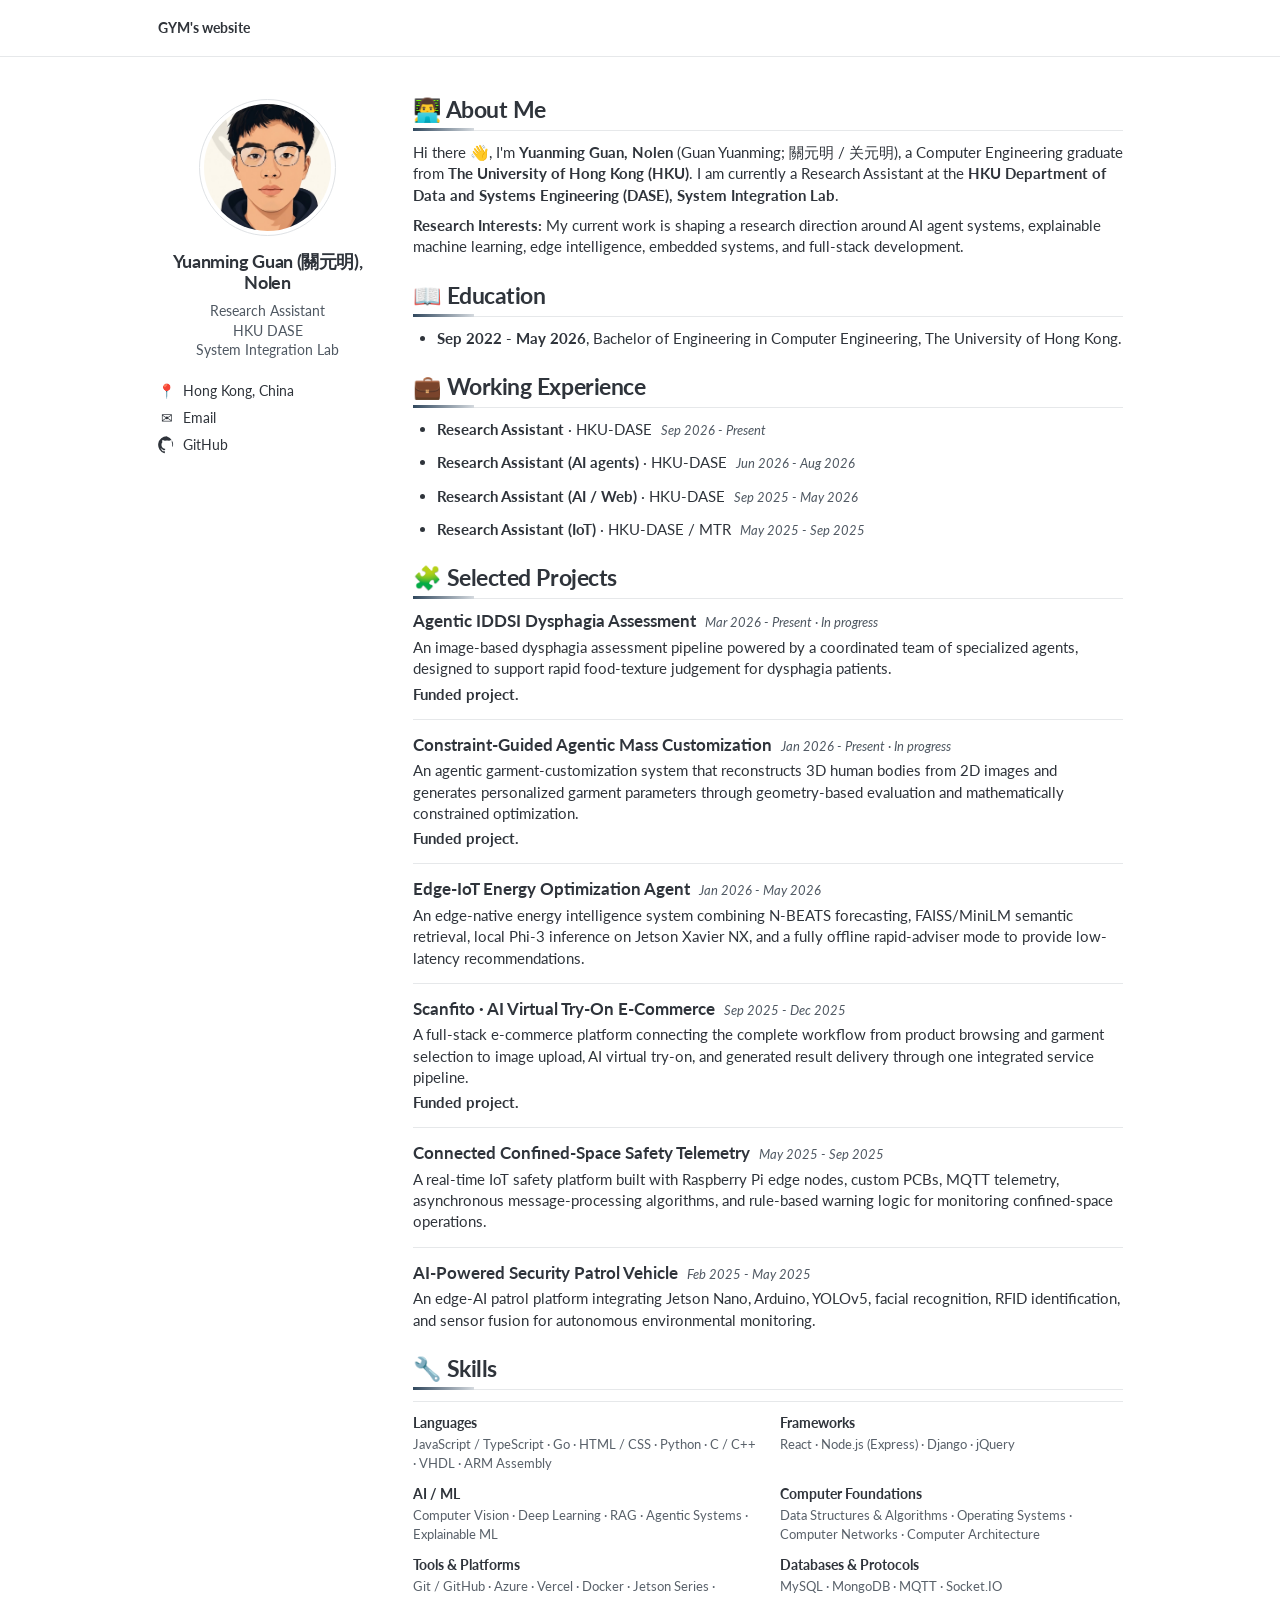
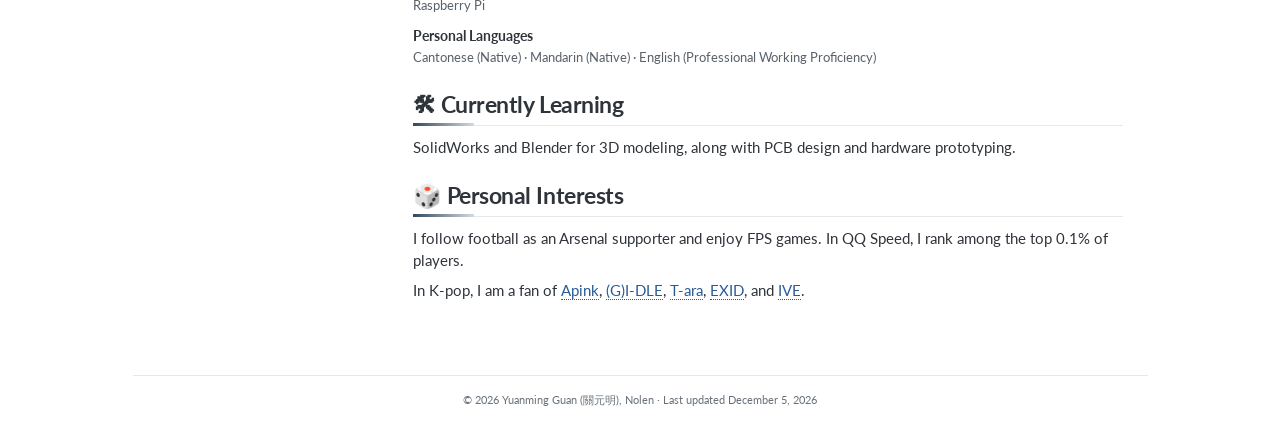
==== commit 9d20ec78: "Add simplified Chinese name alias" ====
--- a/index.html
+++ b/index.html
@@ -2,7 +2,7 @@
 <html lang="en">
 <head>
   <meta charset="UTF-8"><meta name="viewport" content="width=device-width, initial-scale=1">
-  <meta name="description" content="Yuanming Guan, Nolen (also known as Guan Yuanming; 關元明) — Research Assistant at the HKU DASE System Integration Lab, working on AI agents, edge intelligence, embedded systems, and full-stack development.">
+  <meta name="description" content="Yuanming Guan, Nolen (also known as Guan Yuanming; 關元明 / 关元明) — Research Assistant at the HKU DASE System Integration Lab, working on AI agents, edge intelligence, embedded systems, and full-stack development.">
   <meta name="author" content="Yuanming Guan (關元明), Nolen">
   <meta name="robots" content="index, follow, max-image-preview:large">
   <meta name="theme-color" content="#ffffff">
@@ -26,7 +26,7 @@
     "@context": "https://schema.org",
     "@type": "Person",
     "name": "Yuanming Guan (關元明), Nolen",
-    "alternateName": ["Yuanming Guan, Nolen", "Guan Yuanming", "關元明"],
+    "alternateName": ["Yuanming Guan, Nolen", "Guan Yuanming", "關元明", "关元明"],
     "url": "https://gyming0903.github.io/",
     "image": "https://gyming0903.github.io/assets/icon.png",
     "jobTitle": "Research Assistant",
@@ -49,7 +49,7 @@
   <main id="top" class="page-layout">
     <aside class="profile"><img class="avatar" src="assets/icon.png" alt="Yuanming Guan (關元明), Nolen"><h1>Yuanming Guan (關元明), Nolen</h1><p class="role">Research Assistant<br>HKU DASE<br>System Integration Lab</p><div class="profile-details"><p><span class="contact-icon">&#128205;</span><span>Hong Kong, China</span></p><p><span class="contact-icon">&#9993;</span><a href="mailto:gyming@hku.hk">Email</a></p><p><a class="github-icon" href="https://github.com/GYMING0903" target="_blank" rel="noreferrer" aria-label="GitHub"><svg viewBox="0 0 24 24" aria-hidden="true"><path d="M12 .5A11.5 11.5 0 0 0 8.36 23c.58.1.79-.25.79-.55v-2.1c-3.22.7-3.9-1.37-3.9-1.37-.53-1.34-1.29-1.7-1.29-1.7-1.05-.72.08-.7.08-.7 1.16.08 1.77 1.2 1.77 1.2 1.03 1.76 2.7 1.25 3.36.96.1-.75.4-1.25.73-1.54-2.57-.29-5.27-1.29-5.27-5.74 0-1.27.45-2.3 1.2-3.11-.12-.3-.52-1.47.12-3.06 0 0 .98-.31 3.17 1.19a11 11 0 0 1 5.77 0c2.2-1.5 3.18-1.2 3.18-1.2.63 1.6.23 2.77.11 3.07.75.81.2.16.78 2.16v3.2c0 .3.2.66.8.55A11.5 11.5 0 0 0 12 .5Z"/></svg><span>GitHub</span></a></p></div></aside>
     <div class="content">
-      <section id="about" class="section"><h2>&#128104;&#8205;&#128187; About Me</h2><p>Hi there &#128075;, I&apos;m <strong>Yuanming Guan, Nolen</strong> (Guan Yuanming; 關元明), a Computer Engineering graduate from <strong>The University of Hong Kong (HKU)</strong>. I am currently a Research Assistant at the <strong>HKU Department of Data and Systems Engineering (DASE), System Integration Lab</strong>.</p><p><strong>Research Interests:</strong> My current work is shaping a research direction around AI agent systems, explainable machine learning, edge intelligence, embedded systems, and full-stack development.</p></section>
+      <section id="about" class="section"><h2>&#128104;&#8205;&#128187; About Me</h2><p>Hi there &#128075;, I&apos;m <strong>Yuanming Guan, Nolen</strong> (Guan Yuanming; 關元明 / 关元明), a Computer Engineering graduate from <strong>The University of Hong Kong (HKU)</strong>. I am currently a Research Assistant at the <strong>HKU Department of Data and Systems Engineering (DASE), System Integration Lab</strong>.</p><p><strong>Research Interests:</strong> My current work is shaping a research direction around AI agent systems, explainable machine learning, edge intelligence, embedded systems, and full-stack development.</p></section>
       <section id="education" class="section"><h2>&#128214; Education</h2><ul><li><strong>Sep 2022 - May 2026</strong>, Bachelor of Engineering in Computer Engineering, The University of Hong Kong.</li></ul></section>
       <section id="experience" class="section"><h2>&#128188; Working Experience</h2><ul class="experience-list"><li><strong>Research Assistant</strong> &middot; HKU-DASE <em>Sep 2026 - Present</em></li><li><strong>Research Assistant (AI agents)</strong> &middot; HKU-DASE <em>Jun 2026 - Aug 2026</em></li><li><strong>Research Assistant (AI / Web)</strong> &middot; HKU-DASE <em>Sep 2025 - May 2026</em></li><li><strong>Research Assistant (IoT)</strong> &middot; HKU-DASE / MTR <em>May 2025 - Sep 2025</em></li></ul></section>
       <section id="projects" class="section"><h2>&#129513; Selected Projects</h2><div class="project"><div class="project-heading"><h3>Agentic IDDSI Dysphagia Assessment</h3><span>Mar 2026 - Present &middot; In progress</span></div><p>An image-based dysphagia assessment pipeline powered by a coordinated team of specialized agents, designed to support rapid food-texture judgement for dysphagia patients.</p></div><div class="project"><div class="project-heading"><h3>Constraint-Guided Agentic Mass Customization</h3><span>Jan 2026 - Present &middot; In progress</span></div><p>An agentic garment-customization system that reconstructs 3D human bodies from 2D images and generates personalized garment parameters through geometry-based evaluation and mathematically constrained optimization.</p></div><div class="project"><div class="project-heading"><h3>Edge-IoT Energy Optimization Agent</h3><span>Jan 2026 - May 2026</span></div><p>An edge-native energy intelligence system combining N-BEATS forecasting, FAISS/MiniLM semantic retrieval, local Phi-3 inference on Jetson Xavier NX, and a fully offline rapid-adviser mode to provide low-latency recommendations.</p></div><div class="project"><div class="project-heading"><h3>Scanfito &middot; AI Virtual Try-On E-Commerce</h3><span>Sep 2025 - Dec 2025</span></div><p>A full-stack e-commerce platform connecting the complete workflow from product browsing and garment selection to image upload, AI virtual try-on, and generated result delivery through one integrated service pipeline.</p><p class="funded"><strong>Funded project.</strong></p></div><div class="project"><div class="project-heading"><h3>Connected Confined-Space Safety Telemetry</h3><span>May 2025 - Sep 2025</span></div><p>A real-time IoT safety platform built with Raspberry Pi edge nodes, custom PCBs, MQTT telemetry, asynchronous message-processing algorithms, and rule-based warning logic for monitoring confined-space operations.</p></div><div class="project"><div class="project-heading"><h3>AI-Powered Security Patrol Vehicle</h3><span>Feb 2025 - May 2025</span></div><p>An edge-AI patrol platform integrating Jetson Nano, Arduino, YOLOv5, facial recognition, RFID identification, and sensor fusion for autonomous environmental monitoring.</p></div></section>
